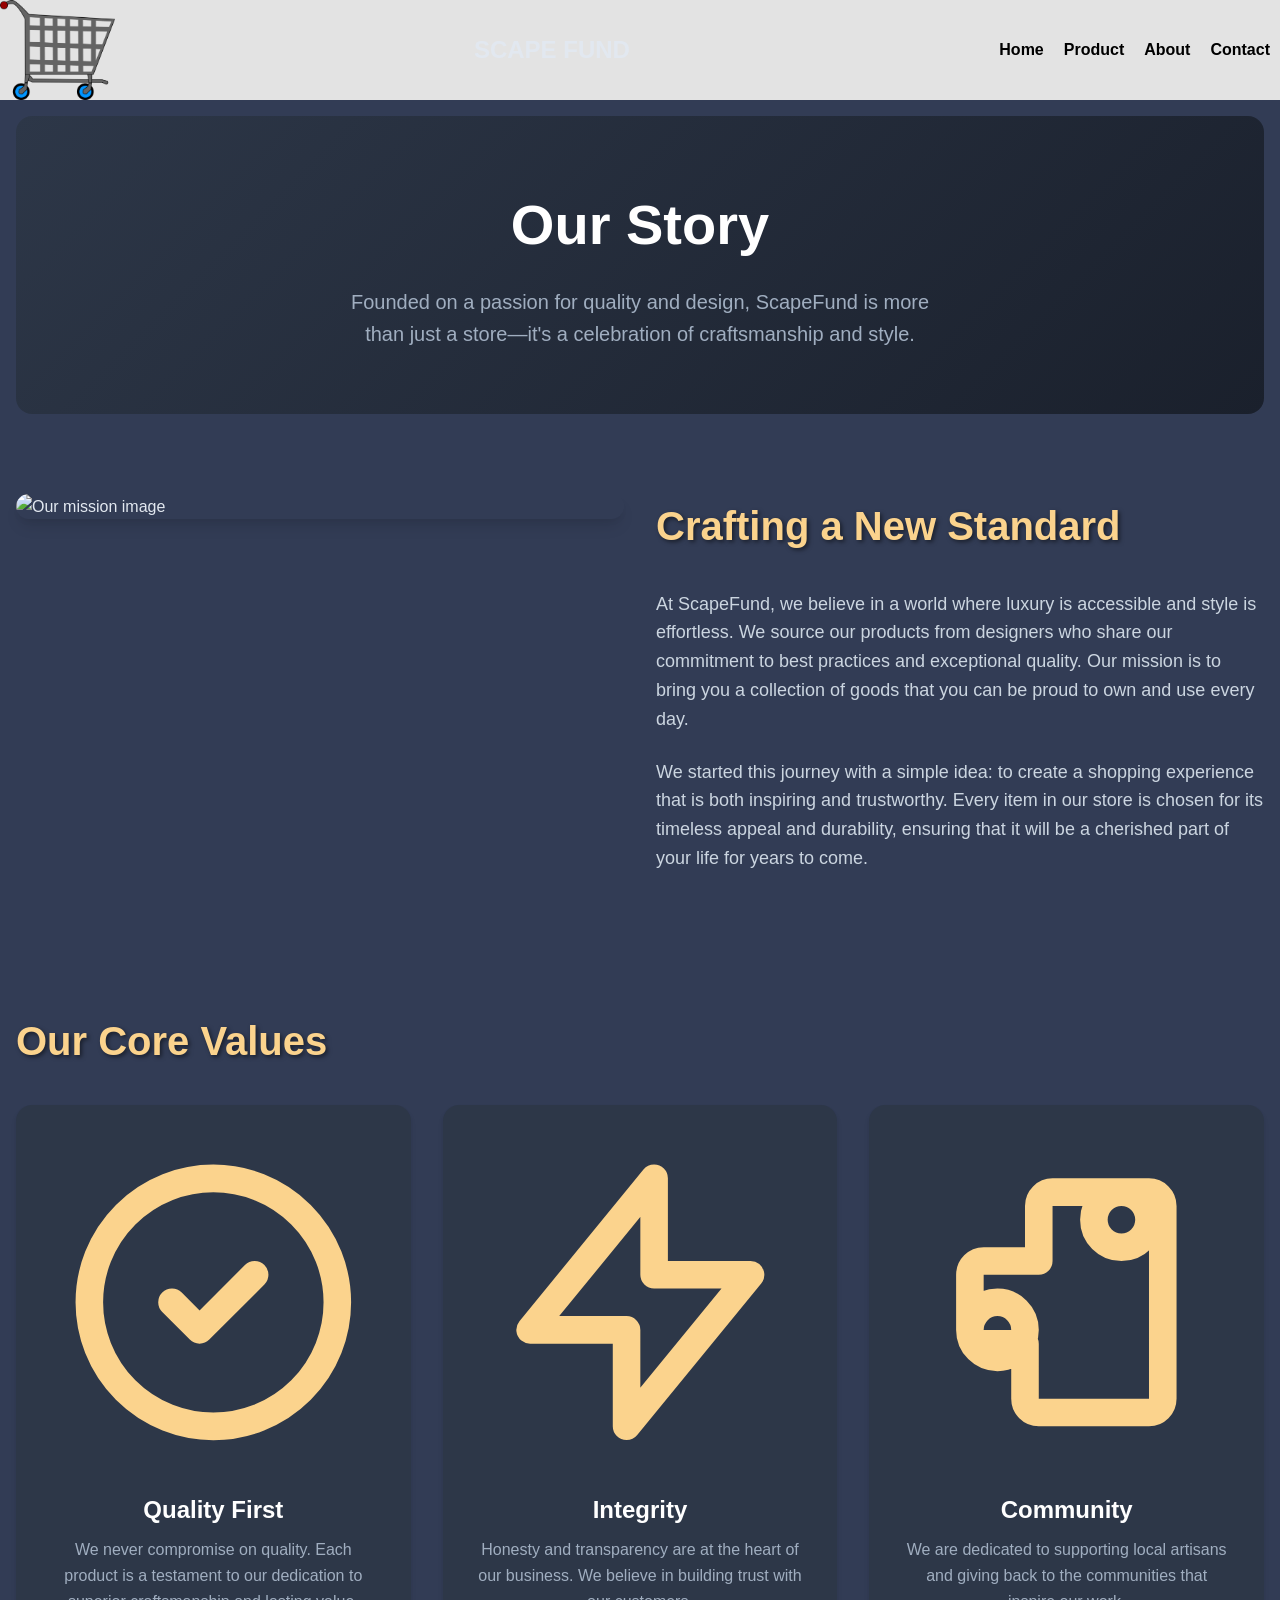
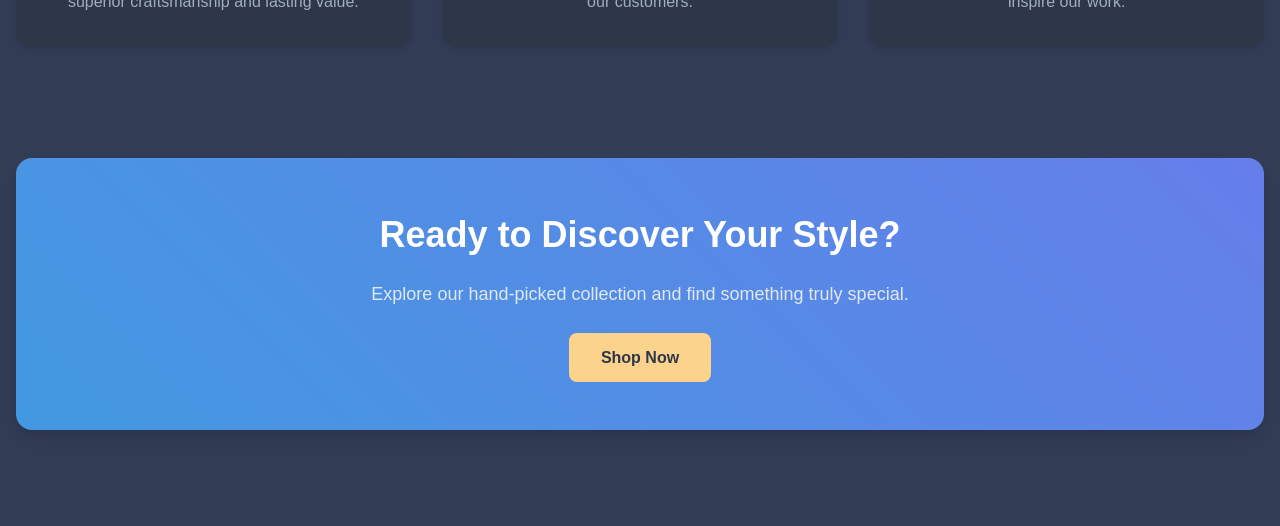
==== about.html @ 315cbe94 "I made the about page" ====
<!DOCTYPE html>
<html lang="en">
<head>
    <meta charset="UTF-8">
    <meta name="viewport" content="width=device-width, initial-scale=1.0">
    <title>Scape-Fund</title>
    <link rel="stylesheet" href="index.css">
    <link rel="stylesheet" href="about.css">
</head>
<body>
    <!-- the header and nav bar -->
    <section>
        <header class="header">
            <img src="cart.png" alt="logo" height="100vh">
            <h1>SCAPE FUND</h1>
            <nav class="navbar">
                <a href="#index">Home</a>
                <a href="#product">Product</a>
                <a href="#about">About</a>
                <a href="#contact">Contact</a>
            </nav>
        </header>
    </section>

    <!-- About Us Hero Section -->
    <main class="container main-content">
        <section class="hero-section">
            <h1 class="hero-title">
                Our Story
            </h1>
            <p class="hero-subtitle">
                Founded on a passion for quality and design, ScapeFund is more than just a store—it's a celebration of craftsmanship and style.
            </p>
        </section>

        <!-- Our Mission Section -->
        <section class="mission-section">
            <div class="mission-content">
                <div class="mission-image-container">
                    <img src="https://placehold.co/600x400/D1D5DB/111827?text=Our+Mission" alt="Our mission image" class="mission-image">
                </div>
                <div class="mission-text-container">
                    <h2 class="section-title">Crafting a New Standard</h2>
                    <p class="section-text">
                        At ScapeFund, we believe in a world where luxury is accessible and style is effortless. We source our products from designers who share our commitment to best practices and exceptional quality. Our mission is to bring you a collection of goods that you can be proud to own and use every day.
                    </p>
                    <p class="section-text">
                        We started this journey with a simple idea: to create a shopping experience that is both inspiring and trustworthy. Every item in our store is chosen for its timeless appeal and durability, ensuring that it will be a cherished part of your life for years to come.
                    </p>
                </div>
            </div>
        </section>

        <!-- Our Values Section -->
        <section class="values-section">
            <h2 class="section-title text-center">Our Core Values</h2>
            <div class="values-grid">
                <!-- Value 1 -->
                <div class="value-card">
                    <div class="value-icon">
                        <!-- Placeholder SVG for Quality -->
                        <svg class="w-12 h-12 inline-block" fill="none" stroke="currentColor" viewBox="0 0 24 24" xmlns="http://www.w3.org/100/svg">
                            <path stroke-linecap="round" stroke-linejoin="round" stroke-width="2" d="M9 12l2 2 4-4m6 2a9 9 0 11-18 0 9 9 0 0118 0z"></path>
                        </svg>
                    </div>
                    <h3 class="value-title">Quality First</h3>
                    <p class="value-description">
                        We never compromise on quality. Each product is a testament to our dedication to superior craftsmanship and lasting value.
                    </p>
                </div>
                <!-- Value 2 -->
                <div class="value-card">
                    <div class="value-icon">
                        <!-- Placeholder SVG for Integrity -->
                        <svg class="w-12 h-12 inline-block" fill="none" stroke="currentColor" viewBox="0 0 24 24" xmlns="http://www.w3.org/100/svg">
                            <path stroke-linecap="round" stroke-linejoin="round" stroke-width="2" d="M13 10V3L4 14h7v7l9-11h-7z"></path>
                        </svg>
                    </div>
                    <h3 class="value-title">Integrity</h3>
                    <p class="value-description">
                        Honesty and transparency are at the heart of our business. We believe in building trust with our customers.
                    </p>
                </div>
                <!-- Value 3 -->
                <div class="value-card">
                    <div class="value-icon">
                        <!-- Placeholder SVG for Community -->
                        <svg class="w-12 h-12 inline-block" fill="none" stroke="currentColor" viewBox="0 0 24 24" xmlns="http://www.w3.org/100/svg">
                            <path stroke-linecap="round" stroke-linejoin="round" stroke-width="2" d="M17 20h-7c-.552 0-1-.448-1-1v-4H6a1 1 0 01-1-1v-4a1 1 0 011-1h4V5a1 1 0 011-1h7a1 1 0 011 1v14a1 1 0 01-1 1zM7 16a2 2 0 100-4 2 2 0 000 4zM16 8a2 2 0 100-4 2 2 0 000 4z"></path>
                        </svg>
                    </div>
                    <h3 class="value-title">Community</h3>
                    <p class="value-description">
                        We are dedicated to supporting local artisans and giving back to the communities that inspire our work.
                    </p>
                </div>
            </div>
        </section>

        <!-- Call to Action Section -->
        <section class="cta-section">
            <div class="cta-card">
                <h2 class="cta-title">Ready to Discover Your Style?</h2>
                <p class="cta-text">
                    Explore our hand-picked collection and find something truly special.
                </p>
                <a href="#" class="cta-button">
                    Shop Now
                </a>
            </div>
        </section>

    </main>
---- index.css ----
* {
    margin: 0;
    padding: 0;
    box-sizing: border-box;
}
.header {
    display: flex;
    align-items: center;
    justify-content: space-between;
    padding: px 20px;
    background-color: #e3e3e3;
    position: sticky;
    top: 0;
    z-index: 1000;
    cursor: default;
}
.navbar {
    display: flex;
    gap: 20px;
    padding: 10px;
}
.navbar a {
    text-decoration: none;
    color: black;
    font-weight: bold;
    transition: color 0.3s ease;
}
.hero {
    text-align: center;
    height: 100vh;
    background:
    linear-gradient(rgba(0, 0, 0, 0.5), rgba(0, 0, 0, 0.8)), 
    url('img3.jpg') no-repeat top/cover;
    color: white;
    display: flex;
    flex-direction: column;
    justify-content: center;
    align-items: center;
    gap: 70px;
    font-size: 1.5rem;
    cursor: default;
}
.hero h1 {
    font-size: 3.5rem;
    margin-bottom: 20px;
    text-shadow: 2px 2px 4px rgba(0, 0, 0, 0.7);
}
.chkout {
    padding: 15px 30px;
    background-color: #fcdd00;
    color: black;
    text-decoration: none;
    font-weight: bold;
    border-radius: 5px;
    cursor: grab;
}
.chkout:hover {
    transform: scale(1.05);
    box-shadow: 0 0 10px yellow;
    transition: transform 0.3s ease, box-shadow 0.3s ease;
}
/* @media (max-width: 1440px) { */
    .contact {
    display: flex;
    flex-direction: column;
    align-items: center;
    justify-content: center;
    gap: 20px;
    height: 80vh;
    color: white;
    background-color: rgb(29, 63, 110);
}
.contact h2 {
    color: rgb(213, 195, 195);
    font-size: 40px;
    font-family: Cambria, Cochin, Georgia, 
    Times, 'Times New Roman', serif;
}
.contact p {
    color: rgb(187, 215, 200);
    font-family: Arial, Helvetica, sans-serif;
    font-size: 1.3rem;
}
.contact-container {
    display: flex;
    width: 90%;
    gap: 30px;
}
.cntcon {
    display: flex;
    flex-direction: column;
    gap: 40px;
    width: 60%;
}
.cntcon h1 {
    color: cyan;
    font-size: 2.2rem;
    font-weight: bold;
    font-family:'Trebuchet MS', 'Lucida Sans Unicode', 
    'Lucida Grande', 'Lucida Sans', Arial, sans-serif;
}
.cntcon p {
    font-style: italic;
    font-size: 1.5rem;
    color: rgb(182, 182, 182);
    margin-top: 30px;
}
.cntcon article {
    font-family: monospace;
    font-size: 20px;
    margin-top: 40px;
}
.contact-form {
    flex: 3;
    display: flex;
    flex-direction: column;
    gap: 30px;
}
.contact-form input {
    border: none;
    background-color: transparent;
    border-bottom: 1px solid white;
    font-size: 1.7rem;
    padding: 10px;
    border-bottom-left-radius: 7px;
    border-bottom-right-radius: 7px;
    color: white;
}
.contact-form input::placeholder {
    text-align: center;
    color: gray;
    font-size: 20px;
}
.contact-form textarea {
    border: none;
    background-color: #e3e3e3;
    font-size: 25px;
    padding: 30px;
    border-radius: 10px;
}
.contact-form textarea::placeholder {
    text-align: center;
    color: gray;
    font-size: 20px;
}
.cntbtn {
    align-items: center;
    text-align: center;
}
.cntbtn button {
    background-color: gray;
    border: none;
    padding: 10px;
    border-radius: 7px;
    color: white;
    box-shadow: 0 0 10px gray;
    font-size: 15px;
}
.cntbtn button:hover {
    transform: scale(1.05);
    background-color: rgb(197, 203, 205);
    transition: transform 0.3s ease, box-shadow 0.3s ease;
}
.footers {
    display: none;
}
.contacts {
    display: none;
}
.logbodys {
    display: none;
}
/* } */
.probody {
    font-family: Arial, sans-serif;
    background-color: #bcbcdb;
    color: #333;
    margin: 0;
    padding: 20px;
    display: flex;
    flex-direction: column;
    align-items: center;
}
.probody h1 {
    font-family: 'Helvetica Neue', Arial, sans-serif;
    color: #2c3e50;
    font-size: 2.3rem;
    font-weight: 300;
    text-align: center;
    margin-bottom: 30px;
    letter-spacing: 2px;
    text-transform: uppercase;
    padding-bottom: 10px;
    display: inline-block;
}
.data-container {
    display: grid;
    grid-template-columns: repeat(auto-fit, minmax(300px, 1fr));
    gap: 20px;
    max-width: 1200px;
    width: 100%;
}
.data-item {
    background-color: #e3e3e3;
    border-radius: 12px;
    box-shadow: 0 4px 15px rgba(0, 0, 0, 0.1);
    padding: 20px;
    text-align: center;
    transition: transform 0.3s ease, box-shadow 0.3s ease;
    display: flex;
    flex-direction: column;
    align-items: center;
    border: 1px solid #e0e0e0;
}
.data-item:hover {
    transform: translateY(-5px);
    box-shadow: 0 0 25px rgba(0, 0, 0, 0.15);
}
.data-item img {
    max-width: 100%;
    height: 200px;
    object-fit: contain;
    border-radius: 8px;
    margin-bottom: 15px;
}
.data-item h3 {
    font-size: 1.2em;
    color: #2c3e50;
    margin: 10px 0;
    line-height: 1.4;
}
.data-item p {
    font-size: 0.9em;
    color: #7f8c8d;
    margin: 5px 0;
    line-height: 1.4;
    text-align: left;
    width: 100%;
}
.data-item p:first-of-type {
    font-weight: bold;
    color: #2980b9;
}
.logbody {
    height: 100%;
    background:
    linear-gradient(rgba(0, 0, 0, 0.5), rgba(0, 0, 0, 0.8)), 
    url('img2.jpg') no-repeat top/cover;
    font-family: 'Courier New', Courier, monospace;
    font-weight: bold;
    width: 100%;
}
.loginform {
    display: flex;
    flex-direction: column;
    gap: 15px;
    color: white;
    padding: 30px;
    width: 50%;
    text-align: center;
    font-size: 30px;
    margin: 25px 360px;
}
.loginform input {
    padding: 10px 20px;
    border: none;
    background-color: transparent;
    border-bottom: 1px solid white;
    color: white;
    font-size: 20px;
    font-family: 'Montserrat', sans-serif;;
    border-bottom-left-radius: 7px;
    border-bottom-right-radius: 7px;
}
.loginform input::placeholder {
    text-align: center;
    color: gray;
    font-size: 15px;
}
.formbtn {
    display: flex;
    align-items: center;
    flex-direction: column;
}
.formbtn button {
    border: none;
    background-color: rgb(66, 154, 66);
    color: white;
    font-size: 16px;
    padding: 7px 20px;
    border-radius: 5px;
    margin: 20px;
    cursor: pointer;
    font-family: sans-serif;
}
.formbtn button:hover {
    transform: scale(1.05);
    box-shadow: 0 0 10px #23e705;
    background-color: green;
    transition: transform 0.3s;
}
.register {
    display: flex;
    align-items: center;
    gap: 200px;
    font-size: 20px;
}
.register a {
    color: rgb(193, 181, 181);
    text-decoration: none;
    font-family: monospace;
}
.register i {
    color: gray;
}
.footer {
    display: flex;
    flex-direction: column;
    gap: 50px;
    height: 60vh;
    background:
    linear-gradient(rgba(0, 0, 0, 0.6), rgba(0, 0, 0, 0.9)), 
    url('scape.jpg') no-repeat center/cover;
    font-family: 'Courier New', Courier, monospace;
    font-weight: bold;
    color: white;
    padding: 50px;
}
.ftcon {
    display: flex;
    justify-content: space-around;
    align-items: center;
    gap: 20px;
}
.ft-col h1 {
    color: rgb(51, 168, 166);
}
.ft-col {
    display: flex;
    flex-direction: column;
    gap: 20px;
    font-family: 'Montserrat', sans-serif;
    font-size: 20px;
    color: rgb(214, 210, 210);
}
.ft-col li {
    list-style: none;
}
.quick a{
    text-decoration: none;
    color: white;
    color: rgb(214, 210, 210);
} 
.quick {
    display: flex;
    flex-direction: column;
    gap: 15px;
}
.news-form input {
    border: none;
    border-bottom: 1px solid rgb(189, 189, 189);
    background-color: transparent;
    border-bottom-left-radius: 5px;
    border-bottom-right-radius: 5px;
    border-top-left-radius: 5px;
    border-top-right-radius: 5px;
    inline-size: 210px;
    line-height: 20px;
    color: white;
    padding: 7px;
}
.news-form input::placeholder {
    text-align: center;
    color: gray;
    font-size: 15px;
}
.ftbtn {
    display: flex;
    justify-content: center;
    border: none;
    background-color: transparent;
    width: 75%;
    color: rgb(229, 229, 85);
    position: relative;
    top: 20px;
    cursor: pointer;
}
.ftbtn:hover {
    transform: scale(1.05);
    color: yellow;
    transition: transform 0.3s;
}
.quick a:hover {
    padding: 10px;
    color: white;
}
.quickie a:hover {
    transform: scale(1.1);
    background-color: rgb(146, 63, 63);
    transition: transform 0.3s;
}
.footlinks {
    display: flex;
    justify-content: center;
    align-items: center;
    flex-wrap: wrap;
    font-family:'Lucida Sans', 'Lucida Sans Regular',
    'Lucida Grande', 'Lucida Sans Unicode',
    Geneva, Verdana, sans-serif;
}
hr {
    position: relative;
    top: 20px;
}
.quickie li {
    display: flex;
    justify-content: center;
}
.quickie a {
    background-color: #e3e3e3;
    border-radius: 50%;
    padding: 10px;
}
.quickie {
    display: flex;
    flex-direction: column;
    gap: 5px;
}
.logfoot {
    display: flex;
    color: white;
    gap: 10px;
    align-items: center;
    flex-direction: column;
    background-color: rgba(0, 0, 0, 0.7);
    padding: 10px 20px;
    text-align: center;
    font-size: 1rem;
    margin-top: 39px;
}
.logquick {
    display: flex;
    justify-content: space-around;
    flex-wrap: wrap;
    list-style: none;
    gap: 20px;
}
.proserv {
    display: flex;
    flex-direction: column;
    align-items: center;
    gap: 20px;
    padding: 40px;
    background-color: #cac1c1;
    cursor: default;
}
.servdiv {
    display: grid; 
    gap: 30px; 
    margin: 10px 80px; 
    text-align: center;
}
.proserv h1 {
    font-size: 2.5rem;
    font-family:'Trebuchet MS', 'Lucida Sans Unicode', 
    'Lucida Grande', 'Lucida Sans', Arial, sans-serif;
    font-weight: bold;
    margin-bottom: 30px;
}
.proserv p {
    font-size: 1.3rem;
    font-style: italic;
}
.more a{
    text-decoration: none;
    color: black;
    background-color: #e3e3e3;
    padding: 10px;
    border: none;
    border-radius: 7px;
    box-shadow: 0 0 10px gray; 
}
.more a:hover {
    padding: 17px;
    transition: transform 0.3s ease;
    box-shadow: 0 0 15px gray;
    background-color: gray;
    color: white;
}
.toogle {
    display: none;
}
@media (max-width: 768px) {
    .navbar {
        display: none;
    }   
    .toogle {
        display: block;
    }
    .hero {
        padding: 15px;
    }
    .proserv h2 {
        text-align: center;
    }
    .contact {
        display: none;
    }
    .footer {
        display: none;
    }
    .contacts {
    display: flex;
    flex-direction: column;
    align-items: center;
    justify-content: center;
    gap: 20px;
    height: 60vh;
    color: white;
    background-color: rgb(29, 63, 110);
    }
    .contacts h2 {
    color: rgb(213, 195, 195);
    font-size: 40px;
    font-family: Cambria, Cochin, Georgia, 
    Times, 'Times New Roman', serif;
    }
    .contacts p {
    color: rgb(187, 215, 200);
    font-family: Arial, Helvetica, sans-serif;
    font-size: 1rem;
    }
    .contact-containers {
    display: flex;
    width: 90%;
    gap: 30px;
    }
    .cntcons {
    display: flex;
    flex-direction: column;
    gap: 20px;
    width: 100%;
    }
    .cntcons h1 {
    color: cyan;
    font-size: 1.5rem;
    font-weight: bold;
    font-family:'Trebuchet MS', 'Lucida Sans Unicode', 
    'Lucida Grande', 'Lucida Sans', Arial, sans-serif;
    }
    .cntcons article {
    font-family: monospace;
    font-size: 17px;
    }
    .contact-forms {
    display: flex;
    flex-direction: column;
    gap: 30px;
    }
    .contact-forms input {
    border: none;
    background-color: transparent;
    border-bottom: 1px solid white;
    font-size: 1rem;
    padding: 10px;
    border-bottom-left-radius: 7px;
    border-bottom-right-radius: 7px;
    color: white;
    }
    .contact-forms input::placeholder {
    text-align: center;
    color: gray;
    font-size: 15px;
    }
    .contact-forms textarea {
    border: none;
    background-color: #e3e3e3;
    font-size: 15px;
    padding: 10px;
    border-radius: 10px;
    }
    .contact-forms textarea::placeholder {
    text-align: center;
    color: gray;
    font-size: 15px;
    }
    .cntbtns {
    align-items: center;
    text-align: center;
    }
    .cntbtns button {
    background-color: gray;
    border: none;
    padding: 10px;
    border-radius: 7px;
    color: white;
    box-shadow: 0 0 10px gray;
    font-size: 15px;
    }
    .cntbtns button:hover {
    transform: scale(1.05);
    background-color: rgb(197, 203, 205);
    transition: transform 0.3s ease, box-shadow 0.3s ease;
    }
    .proserv {
    display: flex;
    flex-direction: column;
    align-items: center;
    text-align: center;
    gap: 20px;
    padding: 20px;
    background-color: #cac1c1;
    cursor: default;
}
.data-container {
    display: grid;
    gap: 20px;
    padding: 5px;
    width: 100%;
}
.servdiv {
    display: grid; 
    grid-template-columns: repeat(auto-fit, minmax(350px, 1fr));
    /* gap: 30px;  */
    /* margin: 10px 80px;  */
    text-align: center;
}
.proserv h1 {
    font-size: 2.5rem;
    font-family:'Trebuchet MS', 'Lucida Sans Unicode', 
    'Lucida Grande', 'Lucida Sans', Arial, sans-serif;
    font-weight: bold;
    margin-bottom: 30px;
}
.proserv p {
    font-size: 1.3rem;
    font-style: italic;
}
.more a{
    text-decoration: none;
    color: black;
    background-color: #e3e3e3;
    padding: 10px;
    border: none;
    border-radius: 7px;
    box-shadow: 0 0 10px gray; 
}
.more a:hover {
    padding: 15px;
    transition: transform 0.3s ease;
    box-shadow: 0 0 15px gray;
    background-color: gray;
    color: white;
}
    .footers {
    display: flex;
    flex-direction: column;
    gap: 20px;
    height: 50vh;
    background:
    linear-gradient(rgba(0, 0, 0, 0.6), rgba(0, 0, 0, 0.9)), 
    url('scape.jpg') no-repeat center/cover;
    font-family: 'Courier New', Courier, monospace;
    font-weight: bold;
    color: white;
    padding: 15px;
    }
    .ftcons {
    display: flex;
    justify-content: space-between;
    align-items: center;
    gap: 15px;
    }
    .ft-cols h1 {
    color: rgb(51, 168, 166);
    }
    .ft-cols {
    display: flex;
    flex-direction: column;
    gap: 10px;
    font-family: 'Montserrat', sans-serif;
    color: rgb(214, 210, 210);
    }
    .ft-cols li {
    list-style: none;
    }
    .quicks a{
    text-decoration: none;
    color: white;
    color: rgb(214, 210, 210);
    } 
    .quicks {
    display: flex;
    flex-direction: column;
    gap: 10px;
    }
    .news-forms input {
    border: none;
    border-bottom: 1px solid rgb(189, 189, 189);
    background-color: transparent;
    border-bottom-left-radius: 5px;
    border-bottom-right-radius: 5px;
    border-top-left-radius: 5px;
    border-top-right-radius: 5px;
    color: white;
    padding: 7px;
    }
    .news-forms input::placeholder {
    text-align: center;
    color: gray;
    font-size: 15px;
    }
    .ftbtns {
    display: flex;
    justify-content: center;
    border: none;
    background-color: transparent;
    width: 100%;
    color: rgb(229, 229, 85);
    position: relative;
    top: 20px;
    cursor: pointer;
    }
    .ftbtns:hover {
    transform: scale(1.05);
    color: yellow;
    transition: transform 0.3s;
    }
    .quicks a:hover {
    padding: 10px;
    color: white;
    }
    .quickies a:hover {
    transform: scale(1.1);
    background-color: rgb(146, 63, 63);
    transition: transform 0.3s;
    }
    .footslinks {
    display: flex;
    justify-content: center;
    flex-wrap: wrap;
    font-family:'Lucida Sans', 'Lucida Sans Regular',
    'Lucida Grande', 'Lucida Sans Unicode',
    Geneva, Verdana, sans-serif;
    margin-top: 30px;
    padding: 10px;
    gap: 10px;
    }
    .quickies li {
    display: flex;
    justify-content: center;
    }
    .quickies a {
    background-color: #e3e3e3;
    border-radius: 50%;
    padding: 10px;
    }
    .quickies {
    display: flex;
    flex-direction: column;
    gap: 5px;
    }
    .logquicks {
    display: flex;
    justify-content: space-around;
    flex-wrap: wrap;
    list-style: none;
    gap: 20px;
    }
    .footer {
    display: none;
    }
    .logbody {
        display: none;
    }
    .logbodys {
    display: block;
    height: 100vh;
    justify-content: center;
    align-items: center;
    background:
    linear-gradient(rgba(0, 0, 0, 0.5), rgba(0, 0, 0, 0.8)), 
    url('img2.jpg') no-repeat center/cover;
    font-family: 'Courier New', Courier, monospace;
    font-weight: bold;
    cursor: default;
    }
    .headers {
    display: flex;
    margin: 0 auto;
    align-items: center;
    justify-content: space-between;
    padding: 10px 20px;
    background-color: #e3e3e3;
    position: sticky;
    top: 0;
    z-index: 1000;
    cursor: default;
    }
    .loginforms {
    display: flex;
    flex-direction: column;
    gap: 20px;
    color: white;
    padding: 30px;
    width: 100%;
    align-items: center;
    text-align: center;
    font-size: 30px;
    margin: 36px 0;
    }
    .loginforms input {
    padding: 10px 20px;
    border: none;
    background-color: transparent;
    border-bottom: 1px solid white;
    color: white;
    font-size: 20px;
    font-family: 'Montserrat', sans-serif;;
    border-bottom-left-radius: 7px;
    border-bottom-right-radius: 7px;
    }
    .loginforms input::placeholder {
    text-align: center;
    color: gray;
    font-size: 15px;
    }
    .formbtns {
    display: flex;
    align-items: center;
    flex-direction: column;
    }
    .formbtns button {
    border: none;
    background-color: rgb(66, 154, 66);
    color: white;
    font-size: 16px;
    padding: 7px 20px;
    border-radius: 5px;
    margin: 20px;
    cursor: pointer;
    font-family: sans-serif;
    }
    .formbtns button:hover {
    transform: scale(1.05);
    box-shadow: 0 0 10px #23e705;
    background-color: green;
    transition: transform 0.3s;
    }
    .registers {
    display: flex;
    align-items: center;
    gap: 20px;
    font-size: 20px;
    }
    .registers a {
    color: rgb(193, 181, 181);
    text-decoration: none;
    font-family: monospace;
    }
    .registers i {
    color: gray;
    }
    .logfoots {
    display: flex;
    color: white;
    gap: 10px;
    align-items: center;
    flex-direction: column;
    background-color: rgba(0, 0, 0, 0.7);
    padding: 10px;
    cursor: default;
    margin-top: 120px;
    /* margin: 0 auto; */
    }
    .log-quicks {
    display: flex;
    justify-content: center;
    list-style: none;
    align-items: center;
    text-align: center;
    gap: 20px;
    }
    .foots-links h1 {
        font-size: 1.1rem;
    }
    .foots-links {
        display: flex;
        flex-direction: column;
        gap: 7px;
    }
    .footslinks {
        text-align: center;
        font-size: 0.7rem;
        margin-top: 70px;   
    }
} 
@media (max-width: 360px) {
    .loginforms {
        font-size: 20px;
        margin: 20px 0;
    }
    .loginforms input {
        font-size: 15px;
    }
    .formbtns button {
        font-size: 14px;
        padding: 5px 15px;
    }
    .registers {
        font-size: 16px;
        gap: 10px;
    }
    .logfoots {
        font-size: 14px;
        margin-top: 150px;
        text-align: center;
    }
    .footers {
        padding: 10px;
        gap: 20px;
        height: auto;
    }
}
@media (max-width: 320px) {
    .contacts {
        height: auto;
    }
    .loginforms {
        height: 40vh;
        gap: 10px;
        padding: 20px;
    }
    .contact-forms input, textarea{
        width: 100%;
        gap: 10px;
        height: auto;
    }
    .contact-containers {
        height: 60vh;
    }
    .contact-containers input::placeholder, textarea::placeholder {
        font-size: 10px;
        width: 100%;
    }
}
---- about.css ----
body {
            font-family: 'Inter', sans-serif;
            background-color: #323c55;
            color: #e2e8f0;
            line-height: 1.6;
        }

        .container {
            max-width: 1280px;
            margin-left: auto;
            margin-right: auto;
            padding: 1rem;
        }

        .section-title {
            font-size: 2.5rem;
            font-weight: 700;
            color: #fbd38d;
            margin-bottom: 2rem;
            text-shadow: 2px 2px 4px rgba(0,0,0,0.5);
        }

        .section-text {
            font-size: 1.125rem;
            color: #cbd5e0;
            margin-bottom: 1.5rem;
        }

        /* Hero Section */
        .hero-section {
            text-align: center;
            padding: 4rem 1rem;
            background: linear-gradient(135deg, #2d3748, #1a202c);
            border-radius: 1rem;
            margin-bottom: 3rem;
        }
        
        .hero-title {
            font-size: 3.5rem;
            font-weight: 700;
            color: #fff;
            margin-bottom: 1rem;
        }
        
        .hero-subtitle {
            font-size: 1.25rem;
            color: #a0aec0;
            max-width: 600px;
            margin: 0 auto;
        }

        /* Mission Section */
        .mission-section {
            padding: 2rem 0;
            margin-bottom: 3rem;
        }
        
        .mission-content {
            display: flex;
            flex-direction: column;
            align-items: center;
            gap: 2rem;
        }

        @media (min-width: 768px) {
            .mission-content {
                flex-direction: row;
                align-items: flex-start;
            }
        }

        .mission-image-container {
            flex: 1;
            width: 100%;
            border-radius: 1rem;
            overflow: hidden;
            box-shadow: 0 10px 15px -3px rgba(0,0,0,0.1), 0 4px 6px -2px rgba(0,0,0,0.05);
        }
        
        .mission-image {
            width: 100%;
            height: auto;
            display: block;
        }
        
        .mission-text-container {
            flex: 1;
        }

        /* Values Section */
        .values-section {
            padding: 2rem 0;
            margin-bottom: 3rem;
        }

        .values-grid {
            display: grid;
            grid-template-columns: repeat(1, 1fr);
            gap: 2rem;
        }

        @media (min-width: 640px) {
            .values-grid {
                grid-template-columns: repeat(2, 1fr);
            }
        }

        @media (min-width: 1024px) {
            .values-grid {
                grid-template-columns: repeat(3, 1fr);
            }
        }

        .value-card {
            background-color: #2d3748;
            border-radius: 1rem;
            padding: 2rem;
            text-align: center;
            box-shadow: 0 4px 6px -1px rgba(0,0,0,0.1), 0 2px 4px -1px rgba(0,0,0,0.06);
            transition: transform 0.3s ease, box-shadow 0.3s ease;
        }
        
        .value-card:hover {
            transform: translateY(-5px);
            box-shadow: 0 10px 20px rgba(0,0,0,0.2);
        }

        .value-icon {
            color: #fbd38d;
            margin-bottom: 1rem;
        }
        
        .value-title {
            font-size: 1.5rem;
            font-weight: 600;
            color: #fff;
            margin-bottom: 0.5rem;
        }
        
        .value-description {
            font-size: 1rem;
            color: #a0aec0;
        }

        /* Call to Action Section */
        .cta-section {
            padding: 2rem 0;
            margin-bottom: 3rem;
        }

        .cta-card {
            background: #2d3748;
            padding: 3rem 2rem;
            text-align: center;
            border-radius: 1rem;
            box-shadow: 0 10px 15px -3px rgba(0,0,0,0.1), 0 4px 6px -2px rgba(0,0,0,0.05);
            background: linear-gradient(45deg, #4299e1, #667eea);
        }
        
        .cta-title {
            font-size: 2.25rem;
            font-weight: 700;
            color: #fff;
            margin-bottom: 1rem;
        }
        
        .cta-text {
            font-size: 1.125rem;
            color: #e2e8f0;
            max-width: 600px;
            margin: 0 auto 1.5rem;
        }

        .cta-button {
            display: inline-block;
            background-color: #fbd38d;
            color: #2d3748;
            padding: 0.75rem 2rem;
            font-size: 1rem;
            font-weight: 600;
            border-radius: 0.5rem;
            text-decoration: none;
            transition: background-color 0.3s ease, transform 0.3s ease;
        }
        
        .cta-button:hover {
            background-color: #f6ad55;
            transform: translateY(-2px);
        }
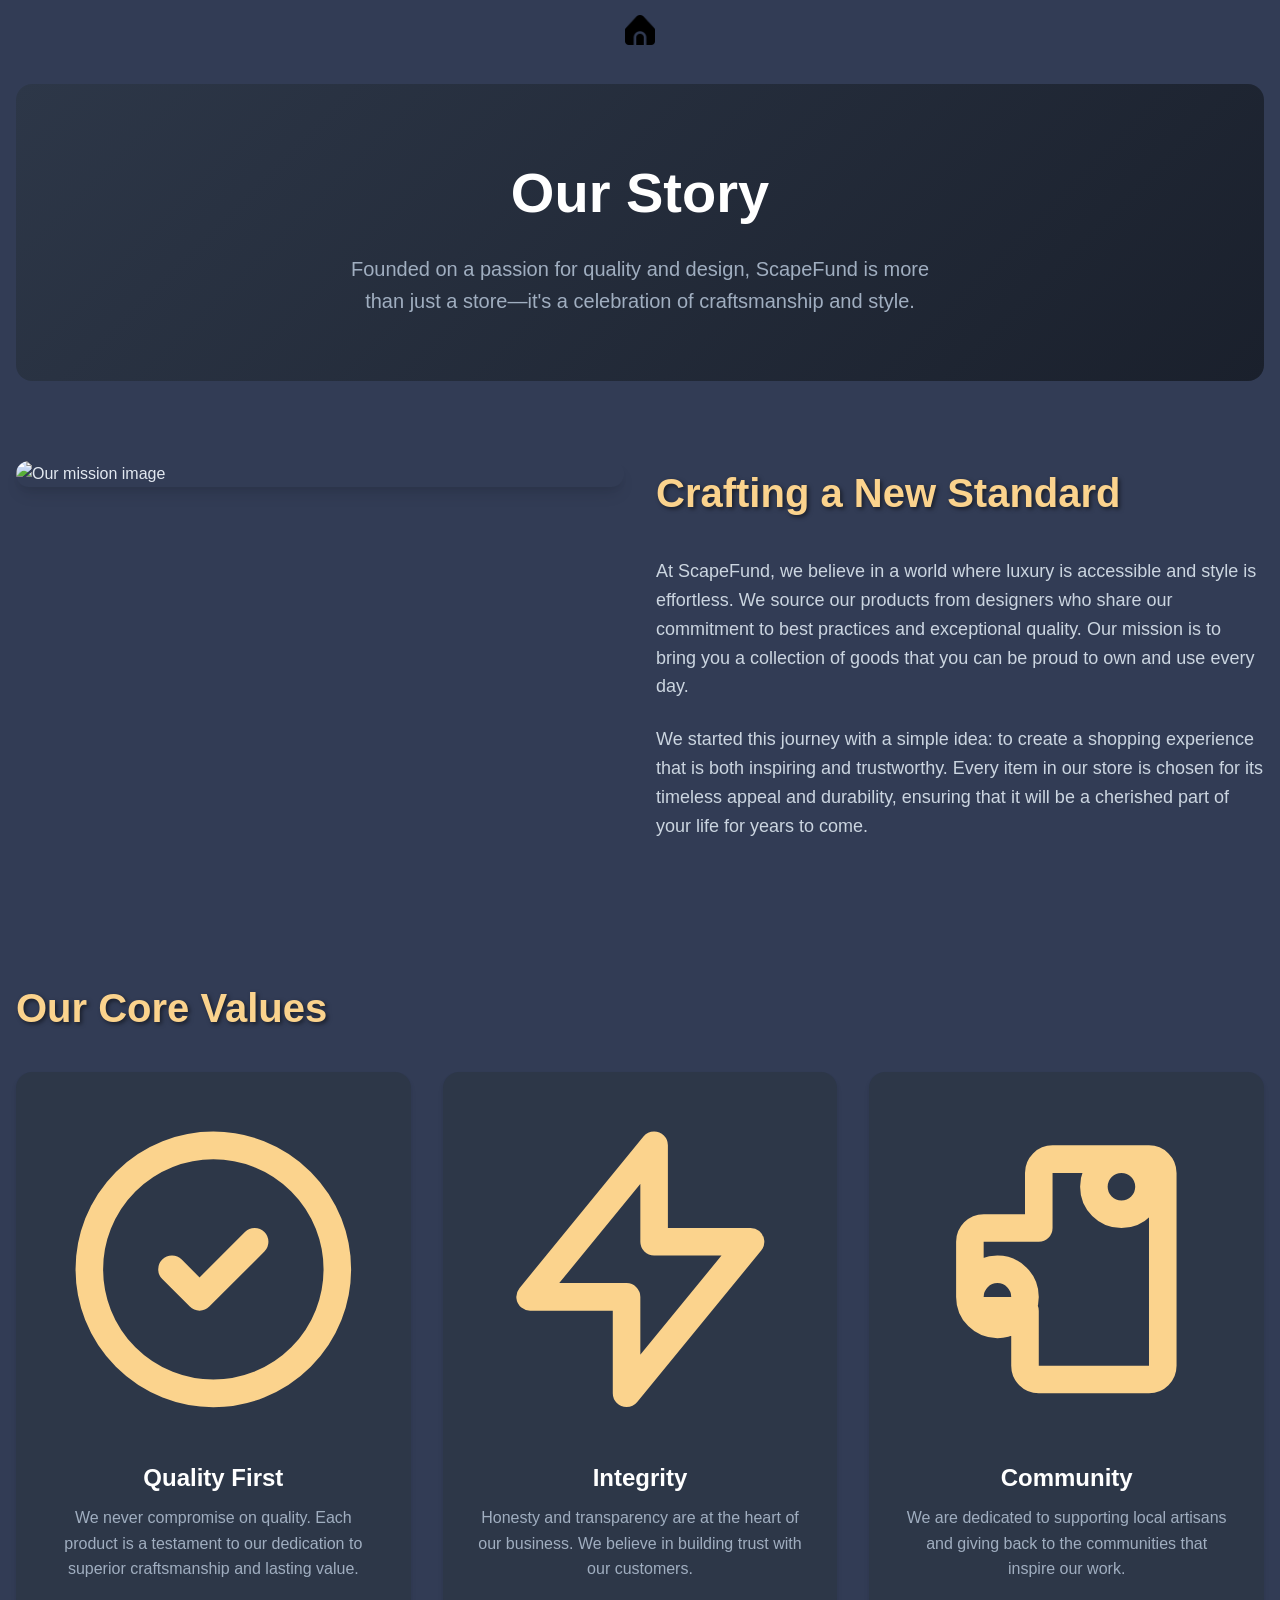
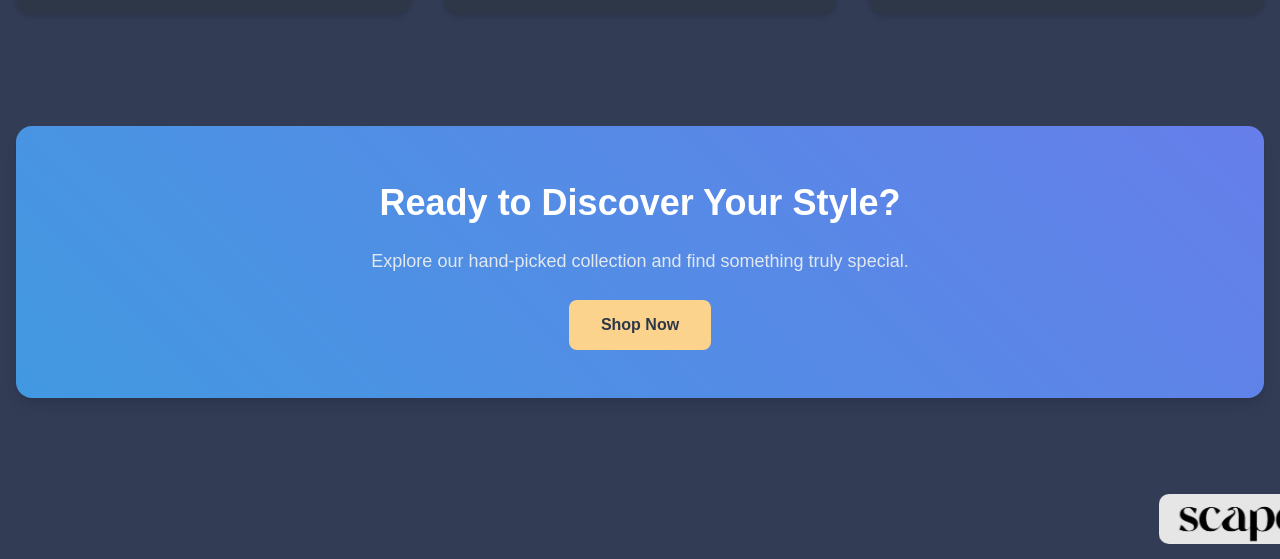
==== commit 36acd148: "Javascript left" ====
--- a/about.html
+++ b/about.html
@@ -1,27 +1,15 @@
 <!DOCTYPE html>
 <html lang="en">
-<head>
+    <head>
     <meta charset="UTF-8">
     <meta name="viewport" content="width=device-width, initial-scale=1.0">
-    <title>Scape-Fund</title>
+    <title>Scape</title>
     <link rel="stylesheet" href="index.css">
-    <link rel="stylesheet" href="about.css">
 </head>
-<body>
-    <!-- the header and nav bar -->
-    <section>
-        <header class="header">
-            <img src="cart.png" alt="logo" height="100vh">
-            <h1>SCAPE FUND</h1>
-            <nav class="navbar">
-                <a href="#index">Home</a>
-                <a href="#product">Product</a>
-                <a href="#about">About</a>
-                <a href="#contact">Contact</a>
-            </nav>
-        </header>
-    </section>
-
+<body class="body">
+    <nav style="text-align: center; padding: 15px;">
+        <a href="index.html"><img src="iconhome.png" height="30px" alt="home" title="HOME"></a>
+    </nav>
     <!-- About Us Hero Section -->
     <main class="container main-content">
         <section class="hero-section">
@@ -32,7 +20,6 @@
                 Founded on a passion for quality and design, ScapeFund is more than just a store—it's a celebration of craftsmanship and style.
             </p>
         </section>
-
         <!-- Our Mission Section -->
         <section class="mission-section">
             <div class="mission-content">
@@ -50,7 +37,6 @@
                 </div>
             </div>
         </section>
-
         <!-- Our Values Section -->
         <section class="values-section">
             <h2 class="section-title text-center">Our Core Values</h2>
@@ -96,7 +82,6 @@
                 </div>
             </div>
         </section>
-
         <!-- Call to Action Section -->
         <section class="cta-section">
             <div class="cta-card">
@@ -104,10 +89,14 @@
                 <p class="cta-text">
                     Explore our hand-picked collection and find something truly special.
                 </p>
-                <a href="#" class="cta-button">
+                <a href="product.html" class="cta-button">
                     Shop Now
                 </a>
             </div>
         </section>
-
     </main>
+    <marquee behavior="" direction="">
+        <img class="headery" src="scape.jpg" alt="logo" height="50vh">
+    </marquee>
+</body>
+</html>
--- a/index.css
+++ b/index.css
@@ -3,11 +3,15 @@
     padding: 0;
     box-sizing: border-box;
 }
+.headery {
+    cursor: default;
+    border-radius: 10px;
+}
 .header {
     display: flex;
     align-items: center;
     justify-content: space-between;
-    padding: px 20px;
+    padding: 1px 20px;
     background-color: #e3e3e3;
     position: sticky;
     top: 0;
@@ -173,13 +177,20 @@
 /* } */
 .probody {
     font-family: Arial, sans-serif;
-    background-color: #bcbcdb;
-    color: #333;
-    margin: 0;
-    padding: 20px;
-    display: flex;
-    flex-direction: column;
-    align-items: center;
+    background-color: #323c55;
+    display: flex;
+    flex-direction: column;
+    align-items: center;
+    gap: 20px;
+}
+.proheader {
+    display: flex;
+    justify-content: space-between;
+    width: 100%;
+    align-items: center;
+    padding: 10px 20px;
+    background-color: #e3e3e3;
+    flex-wrap: wrap;
 }
 .probody h1 {
     font-family: 'Helvetica Neue', Arial, sans-serif;
@@ -197,8 +208,8 @@
     display: grid;
     grid-template-columns: repeat(auto-fit, minmax(300px, 1fr));
     gap: 20px;
-    max-width: 1200px;
-    width: 100%;
+    /* max-width: 1200px; */
+    width: 95%;
 }
 .data-item {
     background-color: #e3e3e3;
@@ -210,7 +221,6 @@
     display: flex;
     flex-direction: column;
     align-items: center;
-    border: 1px solid #e0e0e0;
 }
 .data-item:hover {
     transform: translateY(-5px);
@@ -227,14 +237,14 @@
     font-size: 1.2em;
     color: #2c3e50;
     margin: 10px 0;
-    line-height: 1.4;
+    line-height: auto;
 }
 .data-item p {
-    font-size: 0.9em;
+    font-size: 1rem;
     color: #7f8c8d;
     margin: 5px 0;
-    line-height: 1.4;
-    text-align: left;
+    /* line-height: 1.4; */
+    text-align: center;
     width: 100%;
 }
 .data-item p:first-of-type {
@@ -451,14 +461,16 @@
     align-items: center;
     gap: 20px;
     padding: 40px;
-    background-color: #cac1c1;
+    background-color: #323c55;
     cursor: default;
+    color: white;
 }
 .servdiv {
     display: grid; 
     gap: 30px; 
     margin: 10px 80px; 
     text-align: center;
+    color: black;
 }
 .proserv h1 {
     font-size: 2.5rem;
@@ -473,19 +485,19 @@
 }
 .more a{
     text-decoration: none;
-    color: black;
-    background-color: #e3e3e3;
+    color: white;
+    background-color: #55ce2f;
     padding: 10px;
     border: none;
     border-radius: 7px;
     box-shadow: 0 0 10px gray; 
 }
 .more a:hover {
-    padding: 17px;
+    padding: 12px;
     transition: transform 0.3s ease;
     box-shadow: 0 0 15px gray;
-    background-color: gray;
-    color: white;
+    background-color: #44ec11;
+    color: black;
 }
 .toogle {
     display: none;
@@ -621,8 +633,6 @@
 .servdiv {
     display: grid; 
     grid-template-columns: repeat(auto-fit, minmax(350px, 1fr));
-    /* gap: 30px;  */
-    /* margin: 10px 80px;  */
     text-align: center;
 }
 .proserv h1 {
@@ -638,19 +648,19 @@
 }
 .more a{
     text-decoration: none;
-    color: black;
-    background-color: #e3e3e3;
+    color: white;
+    background-color: #55ce2f;
     padding: 10px;
     border: none;
     border-radius: 7px;
     box-shadow: 0 0 10px gray; 
 }
 .more a:hover {
-    padding: 15px;
+    padding: 12px;
     transition: transform 0.3s ease;
     box-shadow: 0 0 15px gray;
-    background-color: gray;
-    color: white;
+    background-color: #44ec11;
+    color: black;
 }
     .footers {
     display: flex;
@@ -900,6 +910,9 @@
         font-size: 20px;
         margin: 20px 0;
     }
+    .contact-forms {
+        height: 30vh;
+    }
     .loginforms input {
         font-size: 15px;
     }
@@ -943,4 +956,167 @@
         font-size: 10px;
         width: 100%;
     }
+}
+/* this is the about styling */
+.body {
+    font-family: 'Inter', sans-serif;
+    background-color: #323c55;
+    color: #e2e8f0;
+    line-height: 1.6;
+}
+.container {
+    max-width: 1280px;
+    margin-left: auto;
+    margin-right: auto;
+    padding: 1rem;
+}
+.section-title {
+    font-size: 2.5rem;
+    font-weight: 700;
+    color: #fbd38d;
+    margin-bottom: 2rem;
+    text-shadow: 2px 2px 4px rgba(0,0,0,0.5);
+}
+.section-text {
+    font-size: 1.125rem;
+    color: #cbd5e0;
+    margin-bottom: 1.5rem;
+}
+/* Hero Section */
+.hero-section {
+    text-align: center;
+    padding: 4rem 1rem;
+    background: linear-gradient(135deg, #2d3748, #1a202c);
+    border-radius: 1rem;
+    margin-bottom: 3rem;
+}
+.hero-title {
+    font-size: 3.5rem;
+    font-weight: 700;
+    color: #fff;
+    margin-bottom: 1rem;
+}
+.hero-subtitle {
+    font-size: 1.25rem;
+    color: #a0aec0;
+    max-width: 600px;
+    margin: 0 auto;
+}
+/* Mission Section */
+.mission-section {
+    padding: 2rem 0;
+    margin-bottom: 3rem;
+}
+.mission-content {
+    display: flex;
+    flex-direction: column;
+    align-items: center;
+    gap: 2rem;
+}
+@media (min-width: 768px) {
+    .mission-content {
+flex-direction: row;
+align-items: flex-start;
+    }
+}
+.mission-image-container {
+    flex: 1;
+    width: 100%;
+    border-radius: 1rem;
+    overflow: hidden;
+    box-shadow: 0 10px 15px -3px rgba(0,0,0,0.1), 0 4px 6px -2px rgba(0,0,0,0.05);
+}
+.mission-image {
+    width: 100%;
+    height: auto;
+    display: block;
+}
+.mission-text-container {
+    flex: 1;
+}
+/* Values Section */
+.values-section {
+    padding: 2rem 0;
+    margin-bottom: 3rem;
+}
+.values-grid {
+    display: grid;
+    grid-template-columns: repeat(1, 1fr);
+    gap: 2rem;
+}
+@media (min-width: 640px) {
+    .values-grid {
+grid-template-columns: repeat(2, 1fr);
+    }
+}
+@media (min-width: 1024px) {
+    .values-grid {
+grid-template-columns: repeat(3, 1fr);
+    }
+}
+.value-card {
+    background-color: #2d3748;
+    border-radius: 1rem;
+    padding: 2rem;
+    text-align: center;
+    box-shadow: 0 4px 6px -1px rgba(0,0,0,0.1), 0 2px 4px -1px rgba(0,0,0,0.06);
+    transition: transform 0.3s ease, box-shadow 0.3s ease;
+}
+.value-card:hover {
+    transform: translateY(-5px);
+    box-shadow: 0 10px 20px rgba(0,0,0,0.2);
+}
+.value-icon {
+    color: #fbd38d;
+    margin-bottom: 1rem;
+}
+.value-title {
+    font-size: 1.5rem;
+    font-weight: 600;
+    color: #fff;
+    margin-bottom: 0.5rem;
+}
+.value-description {
+    font-size: 1rem;
+    color: #a0aec0;
+}
+/* Call to Action Section */
+.cta-section {
+    padding: 2rem 0;
+    margin-bottom: 3rem;
+}
+.cta-card {
+    background: #2d3748;
+    padding: 3rem 2rem;
+    text-align: center;
+    border-radius: 1rem;
+    box-shadow: 0 10px 15px -3px rgba(0,0,0,0.1), 0 4px 6px -2px rgba(0,0,0,0.05);
+    background: linear-gradient(45deg, #4299e1, #667eea);
+}
+.cta-title {
+    font-size: 2.25rem;
+    font-weight: 700;
+    color: #fff;
+    margin-bottom: 1rem;
+}
+.cta-text {
+    font-size: 1.125rem;
+    color: #e2e8f0;
+    max-width: 600px;
+    margin: 0 auto 1.5rem;
+}
+.cta-button {
+    display: inline-block;
+    background-color: #fbd38d;
+    color: #2d3748;
+    padding: 0.75rem 2rem;
+    font-size: 1rem;
+    font-weight: 600;
+    border-radius: 0.5rem;
+    text-decoration: none;
+    transition: background-color 0.3s ease, transform 0.3s ease;
+}
+.cta-button:hover {
+    background-color: #f6ad55;
+    transform: translateY(-2px);
 }
